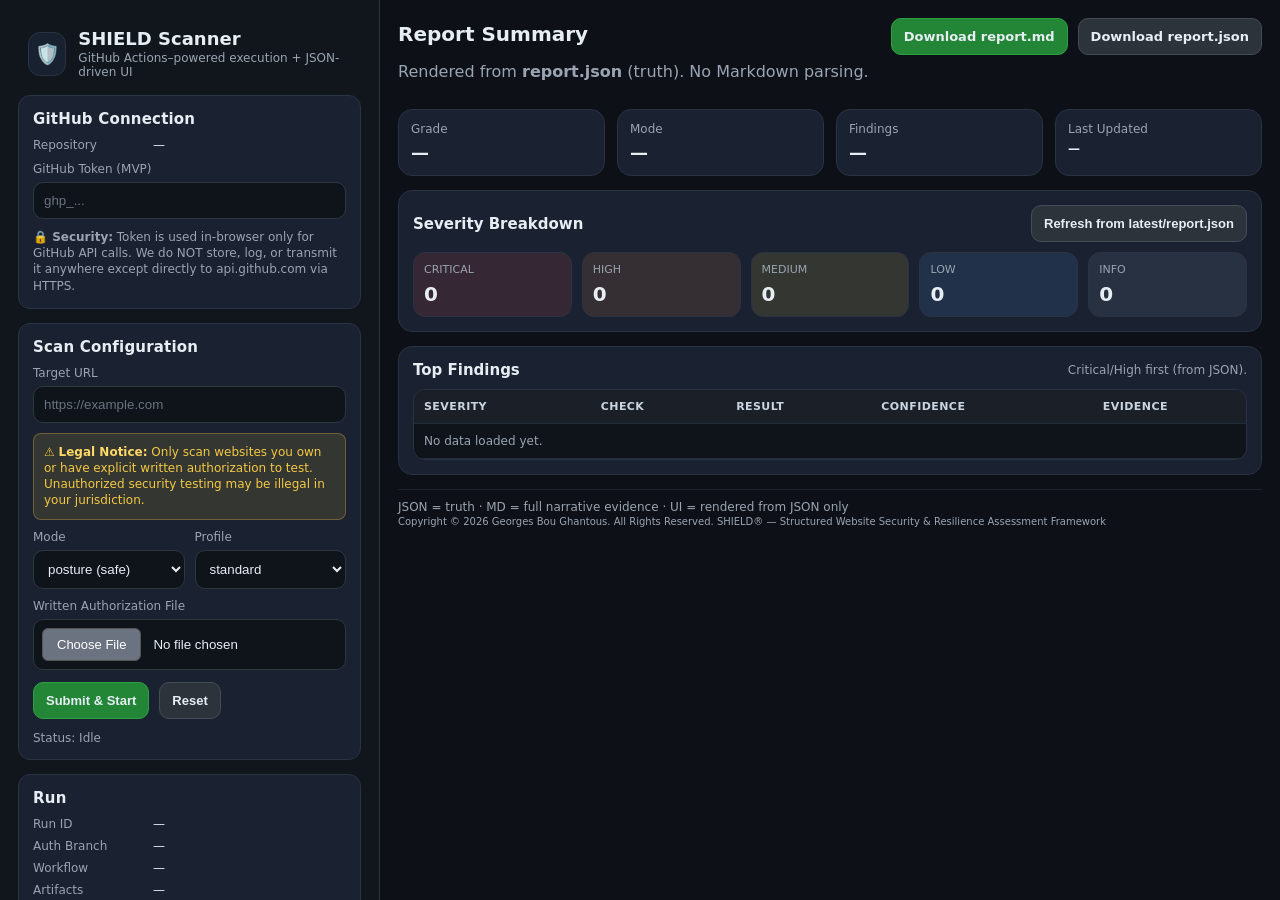
==== index.html @ 3980e86e "Fix: Token security, repo display, file button style, lowercase Docker image name" ====
<!doctype html>
<!-- 
  Copyright © 2026 Georges Bou Ghantous. All Rights Reserved.
  SHIELD® — Structured Website Security & Resilience Assessment Framework
  This file is part of SHIELD Scanner and is subject to the terms of the
  All Rights Reserved license included in the LICENSE file.
-->
<html lang="en">
<head>
  <meta charset="UTF-8" />
  <title>SHIELD Scanner</title>
  <meta name="viewport" content="width=device-width, initial-scale=1.0" />
  <link rel="stylesheet" href="styles.css" />
</head>

<body>
  <div class="main-container">

    <!-- Sidebar -->
    <aside class="sidebar">
      <div class="brand">
        <div class="brand-mark">🛡️</div>
        <div class="brand-text">
          <div class="brand-title">SHIELD Scanner</div>
          <div class="brand-sub">GitHub Actions–powered execution + JSON-driven UI</div>
        </div>
      </div>

      <!-- GitHub Connection -->
      <section class="card">
        <h2>GitHub Connection</h2>

        <div class="kv">
          <div class="k">Repository</div>
          <div class="v" id="repoDisplay">—</div>
        </div>

        <label for="token">GitHub Token (MVP)</label>
        <input id="token" type="password" placeholder="ghp_..." />

        <div class="note">
          <strong>🔒 Security:</strong> Token is used in-browser only for GitHub API calls. We do NOT store, log, or transmit it anywhere except directly to api.github.com via HTTPS.
        </div>
      </section>

      <!-- Scan Config -->
      <section class="card">
        <h2>Scan Configuration</h2>

        <label for="targetUrl">Target URL</label>
        <input id="targetUrl" type="url" placeholder="https://example.com" />

        <div class="note warning">
          ⚠️ <strong>Legal Notice:</strong> Only scan websites you own or have explicit written authorization to test. Unauthorized security testing may be illegal in your jurisdiction.
        </div>

        <div class="two-col">
          <div>
            <label for="mode">Mode</label>
            <select id="mode">
              <option value="posture" selected>posture (safe)</option>
              <option value="authorized">authorized (requires auth)</option>
            </select>
          </div>

          <div>
            <label for="profile">Profile</label>
            <select id="profile">
              <option value="quick">quick</option>
              <option value="standard" selected>standard</option>
              <option value="deep">deep</option>
            </select>
          </div>
        </div>

        <label for="authFile">Written Authorization File</label>
        <input id="authFile" type="file" class="file" accept=".pdf,.txt,.doc,.docx,.png,.jpg,.jpeg" />

        <div class="buttons-row">
          <button id="startBtn" class="btn primary">Submit & Start</button>
          <button id="resetBtn" class="btn">Reset</button>
        </div>

        <p id="status" class="status">Status: Idle</p>
      </section>

      <!-- Run Links -->
      <section class="card">
        <h2>Run</h2>
        <div class="kv">
          <div class="k">Run ID</div><div class="v" id="runId">—</div>
          <div class="k">Auth Branch</div><div class="v" id="authBranch">—</div>
          <div class="k">Workflow</div><div class="v" id="runLink">—</div>
          <div class="k">Artifacts</div><div class="v" id="artifactsLink">—</div>
        </div>

        <div class="buttons-row">
          <a id="openLatestJson" class="btn link" href="latest/report.json" target="_blank" rel="noreferrer">Open JSON</a>
          <a id="openLatestMd" class="btn link" href="latest/report.md" target="_blank" rel="noreferrer">Open MD</a>
        </div>

        <div class="note">
          The UI renders summary from <code>latest/report.json</code>. Markdown is for download only.
        </div>
      </section>

      <!-- Console -->
      <section class="card">
        <h2>Console</h2>
        <pre id="log" class="log">Waiting…</pre>
      </section>
    </aside>

    <!-- Main Content -->
    <main class="content">

      <!-- Header -->
      <div class="content-head">
        <div>
          <h1>Report Summary</h1>
          <p class="muted">
            Rendered from <b>report.json</b> (truth). No Markdown parsing.
          </p>
        </div>

        <div class="download-row">
          <a class="btn primary" id="downloadMd" href="latest/report.md" download>Download report.md</a>
          <a class="btn" id="downloadJson" href="latest/report.json" download>Download report.json</a>
        </div>
      </div>

      <!-- Summary cards -->
      <div class="cards">
        <div class="summary-card">
          <div class="k">Grade</div>
          <div class="v" id="sumGrade">—</div>
        </div>
        <div class="summary-card">
          <div class="k">Mode</div>
          <div class="v" id="sumMode">—</div>
        </div>
        <div class="summary-card">
          <div class="k">Findings</div>
          <div class="v" id="sumFindings">—</div>
        </div>
        <div class="summary-card">
          <div class="k">Last Updated</div>
          <div class="v small" id="sumUpdated">—</div>
        </div>
      </div>

      <!-- Severity breakdown -->
      <section class="panel">
        <div class="panel-head">
          <h2>Severity Breakdown</h2>
          <button id="refreshBtn" class="btn">Refresh from latest/report.json</button>
        </div>
        <div class="sev-grid">
          <div class="sev-card crit">
            <div class="k">CRITICAL</div>
            <div class="v" id="sevCritical">0</div>
          </div>
          <div class="sev-card high">
            <div class="k">HIGH</div>
            <div class="v" id="sevHigh">0</div>
          </div>
          <div class="sev-card med">
            <div class="k">MEDIUM</div>
            <div class="v" id="sevMedium">0</div>
          </div>
          <div class="sev-card low">
            <div class="k">LOW</div>
            <div class="v" id="sevLow">0</div>
          </div>
          <div class="sev-card info">
            <div class="k">INFO</div>
            <div class="v" id="sevInfo">0</div>
          </div>
        </div>
      </section>

      <!-- Top findings -->
      <section class="panel">
        <div class="panel-head">
          <h2>Top Findings</h2>
          <div class="muted small">Critical/High first (from JSON).</div>
        </div>

        <div class="table-wrap">
          <table class="table" id="findingsTable">
            <thead>
              <tr>
                <th>Severity</th>
                <th>Check</th>
                <th>Result</th>
                <th>Confidence</th>
                <th>Evidence</th>
              </tr>
            </thead>
            <tbody id="findingsTbody">
              <tr><td colspan="5" class="muted">No data loaded yet.</td></tr>
            </tbody>
          </table>
        </div>
      </section>

      <footer class="footer">
        <span>JSON = truth · MD = full narrative evidence · UI = rendered from JSON only</span>
        <br>
        <small>Copyright © 2026 Georges Bou Ghantous. All Rights Reserved. SHIELD® — Structured Website Security & Resilience Assessment Framework</small>
      </footer>

    </main>
  </div>

  <script type="module" src="app.js"></script>
</body>
</html>
---- styles.css ----
/* ===== Theme ===== */
:root{
  --bg: #0d1117;
  --panel: #11161d;
  --card: #1a2130;
  --border: #2a3342;
  --text: #e6edf3;
  --muted: #9aa4b2;

  --btn: #2d333b;
  --btn-border: #444c56;

  --primary: #238636;
  --primary-border: #2ea043;

  --danger: #da3633;
  --danger-border: #f85149;

  --link: #58a6ff;

  --crit-bg: rgba(248, 81, 73, 0.12);
  --high-bg: rgba(251, 143, 68, 0.12);
  --med-bg: rgba(245, 200, 66, 0.12);
  --low-bg: rgba(88, 166, 255, 0.12);
  --info-bg: rgba(148, 163, 184, 0.12);
}

*{ box-sizing:border-box; }
html,body{ height:100%; }
body{
  margin:0;
  background:var(--bg);
  color:var(--text);
  font-family: system-ui, -apple-system, Segoe UI, Roboto, Arial, sans-serif;
}

/* ===== Layout ===== */
.main-container{
  display:flex;
  height:100vh;
  overflow:hidden;
}

/* ===== Sidebar ===== */
.sidebar{
  width: 380px;
  min-width: 340px;
  background: var(--panel);
  padding: 18px;
  overflow-y:auto;
  border-right: 1px solid var(--border);
}

.brand{
  display:flex;
  gap:12px;
  align-items:center;
  padding: 10px 10px 16px 10px;
}
.brand-mark{
  width:44px;
  height:44px;
  border-radius: 12px;
  display:flex;
  align-items:center;
  justify-content:center;
  background: rgba(88,166,255,0.08);
  border: 1px solid var(--border);
  font-size: 20px;
}
.brand-title{ font-weight: 800; font-size: 18px; }
.brand-sub{ color: var(--muted); font-size: 12px; margin-top: 2px; }

/* ===== Cards ===== */
.card{
  background: var(--card);
  padding: 14px;
  border-radius: 12px;
  margin-bottom: 14px;
  border: 1px solid var(--border);
}

.card h2{
  margin:0 0 10px 0;
  font-size: 15px;
  letter-spacing: .2px;
}

label{
  display:block;
  margin: 10px 0 6px 0;
  font-size: 12px;
  color: var(--muted);
}

input, select{
  width: 100%;
  padding: 10px 10px;
  background: #0f141b;
  border: 1px solid #30363d;
  border-radius: 10px;
  color: var(--text);
  outline: none;
}

input::placeholder{ color: #6b7280; }

.file{
  padding: 8px;
}

.file::file-selector-button{
  background: #6b7280;
  color: #fff;
  border: 1px solid #555;
  border-radius: 6px;
  padding: 8px 14px;
  margin-right: 12px;
  cursor: pointer;
  font-size: 13px;
}

.file::file-selector-button:hover{
  background: #7d8794;
}

.two-col{
  display:grid;
  grid-template-columns: 1fr 1fr;
  gap: 10px;
}

.note{
  margin-top: 10px;
  color: var(--muted);
  font-size: 12px;
  line-height: 1.35;
}

.note.warning{
  background: rgba(245, 200, 66, 0.12);
  border: 1px solid rgba(245, 200, 66, 0.3);
  border-radius: 8px;
  padding: 10px;
  color: #f5c842;
}

.note.warning strong{
  color: #ffd966;
}

.status{
  margin: 12px 0 0 0;
  font-size: 12px;
  color: var(--muted);
}

/* ===== Buttons ===== */
.buttons-row{
  margin-top: 12px;
  display:flex;
  gap: 10px;
  flex-wrap: wrap;
}

.btn{
  display:inline-flex;
  align-items:center;
  justify-content:center;
  gap:8px;
  padding: 10px 12px;
  background: var(--btn);
  border: 1px solid var(--btn-border);
  border-radius: 10px;
  cursor:pointer;
  color: var(--text);
  font-size: 13px;
  font-weight: 700;
  text-decoration: none;
}

.btn:hover{ background:#3a424d; }

.btn.primary{
  background: var(--primary);
  border-color: var(--primary-border);
}

.btn.primary:hover{ background:#2ea043; }

.btn.danger{
  background: var(--danger);
  border-color: var(--danger-border);
}

.btn.link{
  background: transparent;
  border-color: var(--border);
  color: var(--link);
}
.btn.link:hover{
  background: rgba(88,166,255,0.08);
}

.kv{
  display:grid;
  grid-template-columns: 110px 1fr;
  gap: 8px 10px;
  margin-top: 8px;
  font-size: 12px;
}
.k{ color: var(--muted); }
.v{ color: var(--text); word-break: break-word; }
.v a{ color: var(--link); text-decoration:none; }

/* ===== Console ===== */
.log{
  margin: 10px 0 0 0;
  background: #0b1020;
  color: #d6e4ff;
  border-radius: 12px;
  padding: 12px;
  height: 220px;
  overflow:auto;
  font-size: 12px;
  line-height: 1.35;
  border: 1px solid rgba(88,166,255,0.12);
}

/* ===== Content ===== */
.content{
  flex:1;
  padding: 18px 18px 10px 18px;
  overflow-y:auto;
}

.content-head{
  display:flex;
  align-items:flex-start;
  justify-content:space-between;
  gap: 14px;
  margin-bottom: 12px;
}

h1{
  margin: 4px 0 4px 0;
  font-size: 20px;
}
.muted{ color: var(--muted); }
.small{ font-size: 12px; }

.download-row{
  display:flex;
  gap: 10px;
  flex-wrap:wrap;
  justify-content:flex-end;
}

/* Summary cards */
.cards{
  display:grid;
  grid-template-columns: repeat(auto-fit, minmax(190px, 1fr));
  gap: 12px;
  margin: 10px 0 14px 0;
}

.summary-card{
  background: var(--card);
  border: 1px solid var(--border);
  border-radius: 14px;
  padding: 12px;
}
.summary-card .k{ font-size: 12px; color: var(--muted); }
.summary-card .v{ font-size: 18px; font-weight: 900; margin-top: 6px; }
.summary-card .v.small{ font-size: 12px; font-weight: 700; }

/* Panels */
.panel{
  background: var(--card);
  border: 1px solid var(--border);
  border-radius: 14px;
  padding: 14px;
  margin-bottom: 14px;
}

.panel-head{
  display:flex;
  align-items:center;
  justify-content:space-between;
  gap: 12px;
  margin-bottom: 10px;
}
.panel h2{ margin:0; font-size: 15px; }

/* Severity cards */
.sev-grid{
  display:grid;
  grid-template-columns: repeat(auto-fit, minmax(150px, 1fr));
  gap: 10px;
}

.sev-card{
  border: 1px solid var(--border);
  border-radius: 12px;
  padding: 10px;
  background: rgba(148,163,184,0.06);
}
.sev-card .k{ font-size: 11px; color: var(--muted); }
.sev-card .v{ font-size: 20px; font-weight: 900; margin-top: 6px; }

.sev-card.crit{ background: var(--crit-bg); }
.sev-card.high{ background: var(--high-bg); }
.sev-card.med{ background: var(--med-bg); }
.sev-card.low{ background: var(--low-bg); }
.sev-card.info{ background: var(--info-bg); }

/* Table */
.table-wrap{
  overflow:auto;
  border-radius: 12px;
  border: 1px solid var(--border);
}

.table{
  width:100%;
  border-collapse: collapse;
  min-width: 860px;
  background: #0f141b;
}

.table th, .table td{
  padding: 10px 10px;
  border-bottom: 1px solid #222b38;
  text-align:left;
  vertical-align: top;
  font-size: 12px;
}

.table th{
  color: #cbd5e1;
  background: rgba(148,163,184,0.08);
  font-size: 11px;
  text-transform: uppercase;
  letter-spacing: .04em;
}

.table td code{
  padding: 2px 6px;
  border-radius: 999px;
  background: rgba(88,166,255,0.10);
  border: 1px solid rgba(88,166,255,0.18);
  color: #cfe6ff;
  font-size: 11px;
}

.footer{
  margin-top: 6px;
  padding: 10px 0 0 0;
  color: var(--muted);
  font-size: 12px;
  border-top: 1px solid rgba(148,163,184,0.12);
}

/* Responsive */
@media (max-width: 980px){
  .main-container{ flex-direction: column; }
  .sidebar{
    width: auto;
    min-width: auto;
    border-right: none;
    border-bottom: 1px solid var(--border);
  }
  .content-head{ flex-direction: column; align-items:flex-start; }
  .download-row{ justify-content:flex-start; }
}
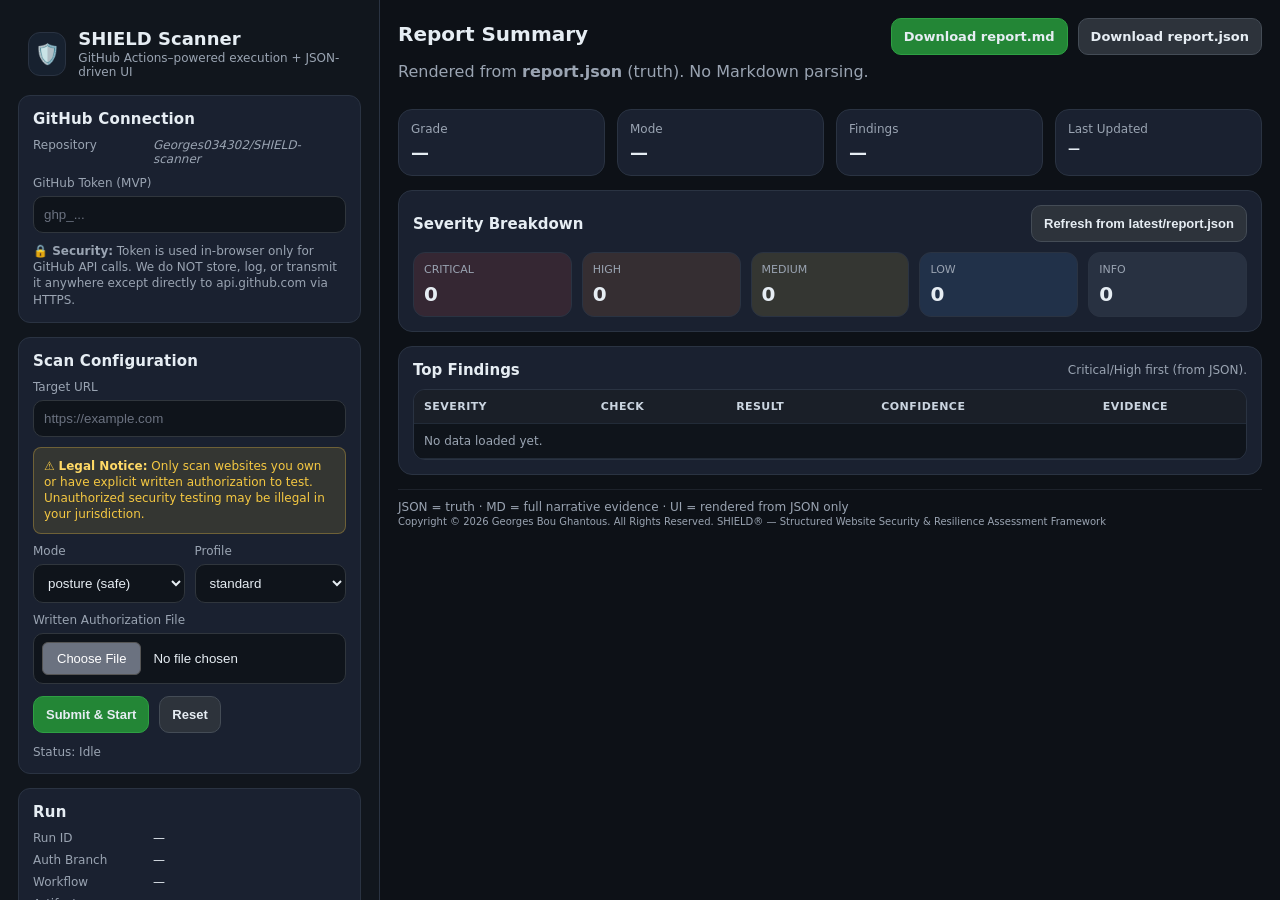
==== commit 4dc3042e: "Fix: Hardcode repository display, style in grey italic" ====
--- a/index.html
+++ b/index.html
@@ -32,7 +32,7 @@
 
         <div class="kv">
           <div class="k">Repository</div>
-          <div class="v" id="repoDisplay">—</div>
+          <div class="v" id="repoDisplay">Georges034302/SHIELD-scanner</div>
         </div>
 
         <label for="token">GitHub Token (MVP)</label>
--- a/styles.css
+++ b/styles.css
@@ -213,6 +213,11 @@
 .v{ color: var(--text); word-break: break-word; }
 .v a{ color: var(--link); text-decoration:none; }
 
+#repoDisplay{
+  color: var(--muted);
+  font-style: italic;
+}
+
 /* ===== Console ===== */
 .log{
   margin: 10px 0 0 0;
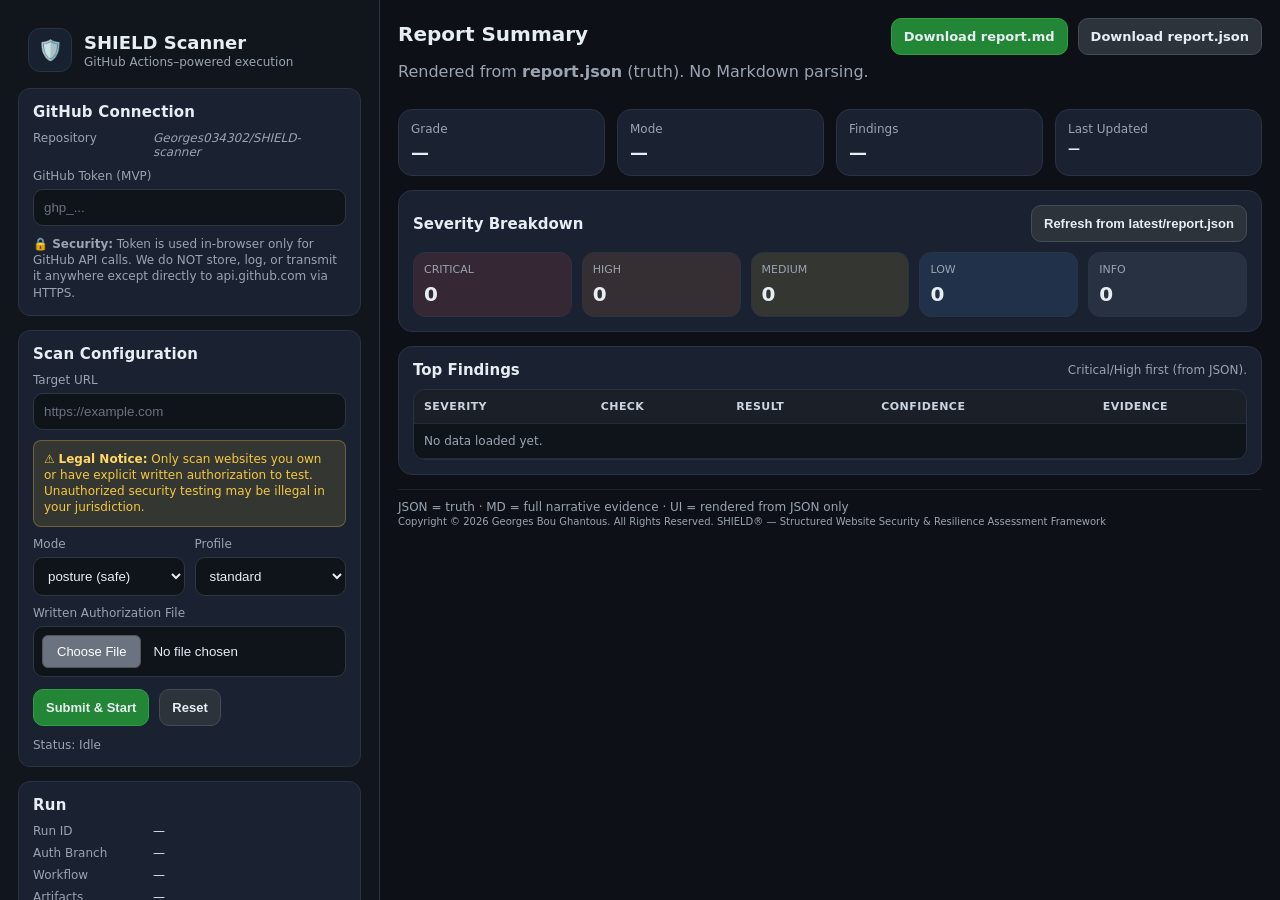
==== commit c1c6a529: "Clear target URL and auth file on submission" ====
--- a/index.html
+++ b/index.html
@@ -22,7 +22,7 @@
         <div class="brand-mark">🛡️</div>
         <div class="brand-text">
           <div class="brand-title">SHIELD Scanner</div>
-          <div class="brand-sub">GitHub Actions–powered execution + JSON-driven UI</div>
+          <div class="brand-sub">GitHub Actions–powered execution </div>
         </div>
       </div>
 
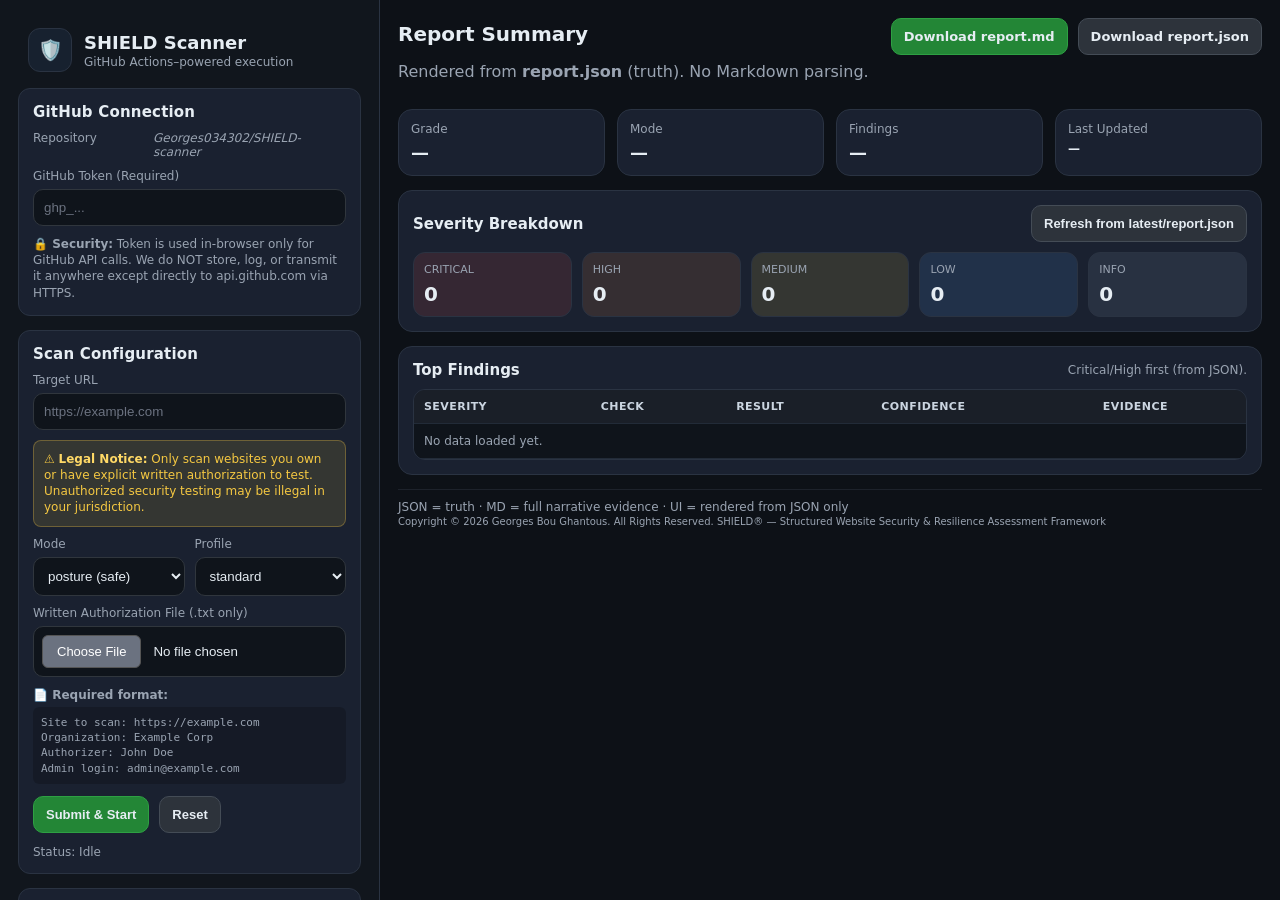
==== commit 00293406: "Add validation for token and auth file requirements" ====
--- a/index.html
+++ b/index.html
@@ -35,8 +35,8 @@
           <div class="v" id="repoDisplay">Georges034302/SHIELD-scanner</div>
         </div>
 
-        <label for="token">GitHub Token (MVP)</label>
-        <input id="token" type="password" placeholder="ghp_..." />
+        <label for="token">GitHub Token (Required)</label>
+        <input id="token" type="password" placeholder="ghp_..." required />
 
         <div class="note">
           <strong>🔒 Security:</strong> Token is used in-browser only for GitHub API calls. We do NOT store, log, or transmit it anywhere except directly to api.github.com via HTTPS.
@@ -48,7 +48,7 @@
         <h2>Scan Configuration</h2>
 
         <label for="targetUrl">Target URL</label>
-        <input id="targetUrl" type="url" placeholder="https://example.com" />
+        <input id="targetUrl" type="url" placeholder="https://example.com" required />
 
         <div class="note warning">
           ⚠️ <strong>Legal Notice:</strong> Only scan websites you own or have explicit written authorization to test. Unauthorized security testing may be illegal in your jurisdiction.
@@ -73,8 +73,16 @@
           </div>
         </div>
 
-        <label for="authFile">Written Authorization File</label>
-        <input id="authFile" type="file" class="file" accept=".pdf,.txt,.doc,.docx,.png,.jpg,.jpeg" />
+        <label for="authFile">Written Authorization File (.txt only)</label>
+        <input id="authFile" type="file" class="file" accept=".txt" />
+        
+        <div class="note">
+          <strong>📄 Required format:</strong>
+          <pre style="margin: 4px 0; padding: 8px; background: rgba(0,0,0,0.2); border-radius: 6px; font-size: 11px; line-height: 1.4;">Site to scan: https://example.com
+Organization: Example Corp
+Authorizer: John Doe
+Admin login: admin@example.com</pre>
+        </div>
 
         <div class="buttons-row">
           <button id="startBtn" class="btn primary">Submit & Start</button>
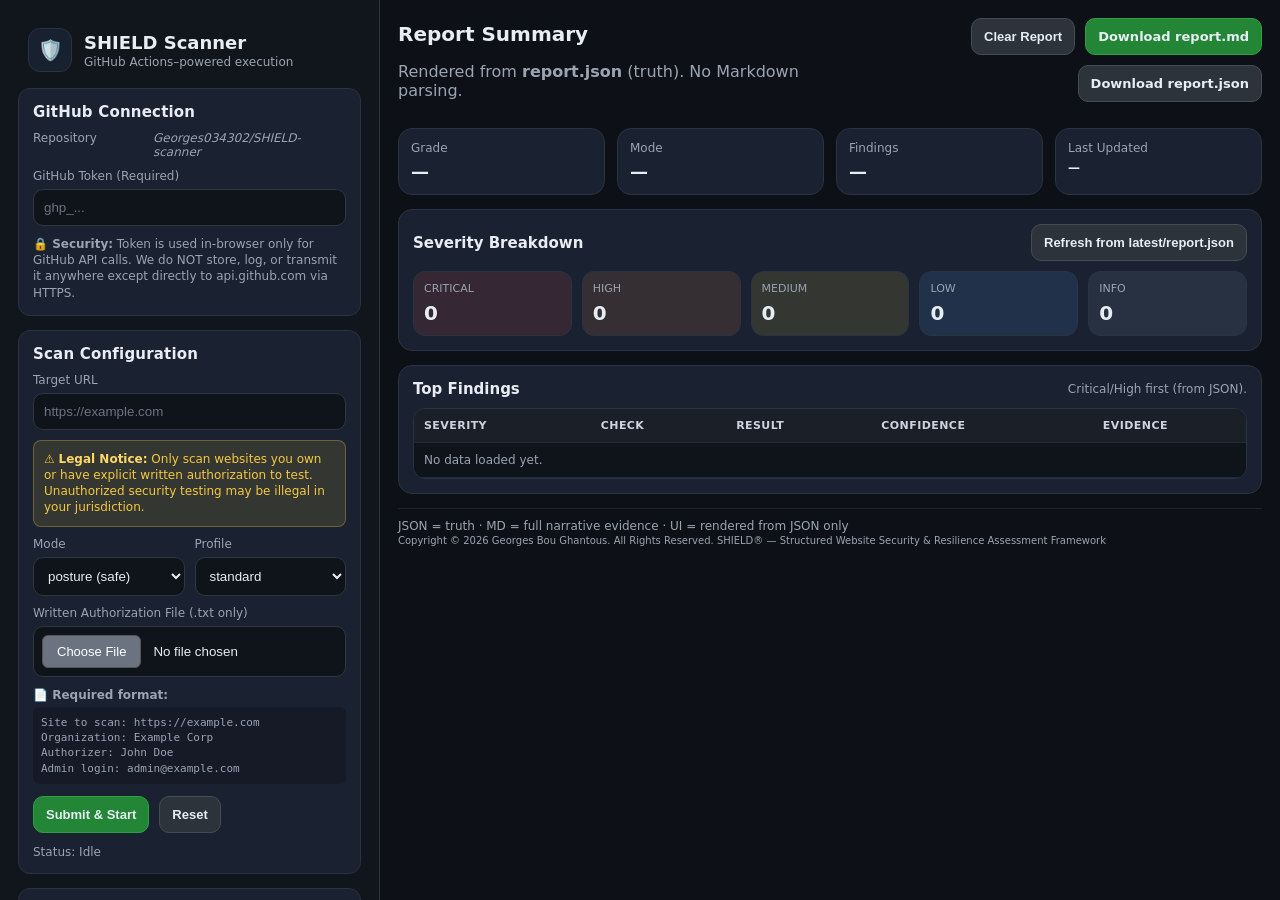
==== commit 8f61a5a8: "Separate reset and clear report functions" ====
--- a/index.html
+++ b/index.html
@@ -132,6 +132,7 @@
         </div>
 
         <div class="download-row">
+          <button id="clearReportBtn" class="btn" style="background: var(--btn); border-color: var(--btn-border);">Clear Report</button>
           <a class="btn primary" id="downloadMd" href="latest/report.md" download>Download report.md</a>
           <a class="btn" id="downloadJson" href="latest/report.json" download>Download report.json</a>
         </div>
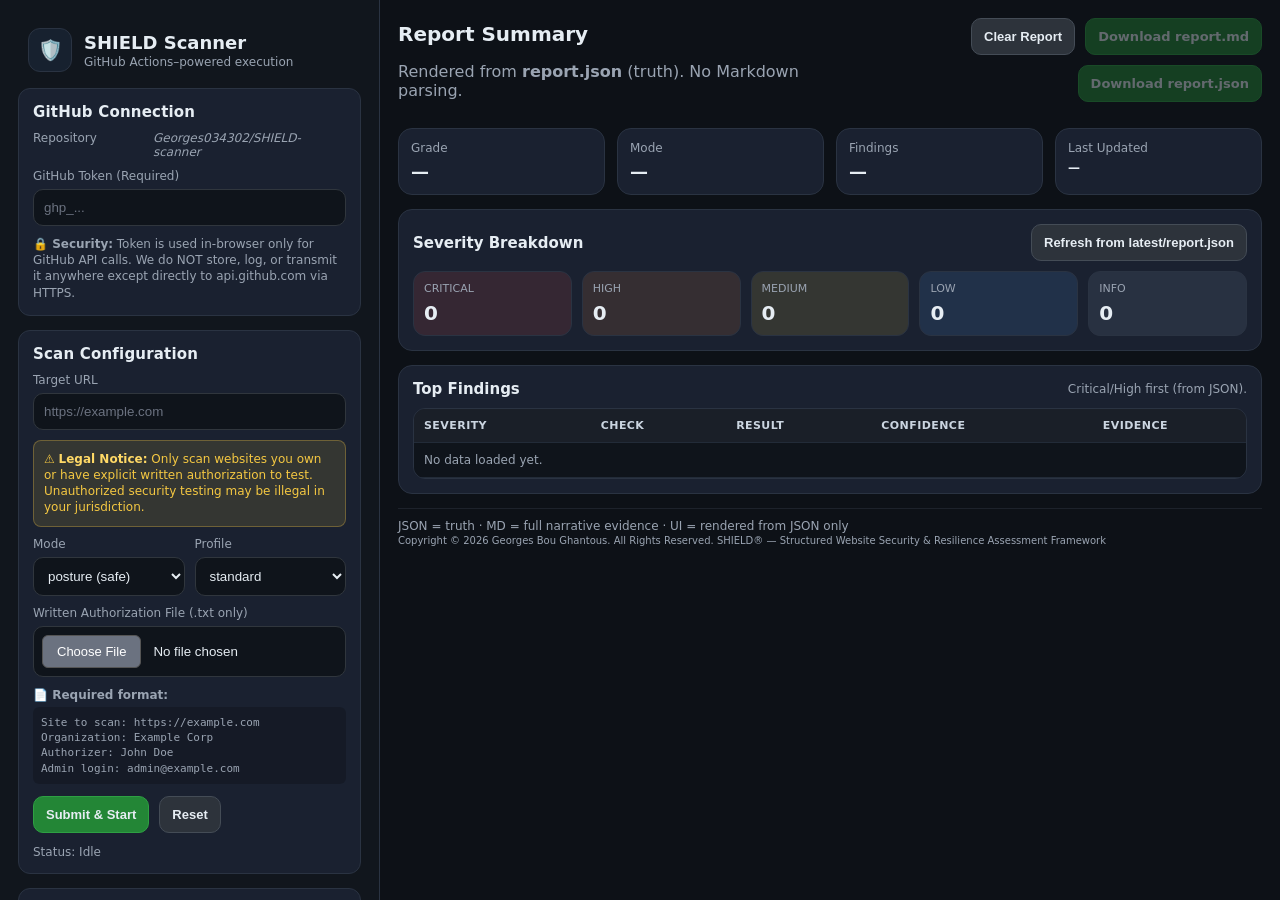
==== commit 9b549f3f: "Fix download buttons styling and state management" ====
--- a/index.html
+++ b/index.html
@@ -132,9 +132,9 @@
         </div>
 
         <div class="download-row">
-          <button id="clearReportBtn" class="btn" style="background: var(--btn); border-color: var(--btn-border);">Clear Report</button>
-          <a class="btn primary" id="downloadMd" href="latest/report.md" download>Download report.md</a>
-          <a class="btn" id="downloadJson" href="latest/report.json" download>Download report.json</a>
+          <button id="clearReportBtn" class="btn" type="button">Clear Report</button>
+          <a class="btn primary disabled" id="downloadMd" href="latest/report.md" download>Download report.md</a>
+          <a class="btn primary disabled" id="downloadJson" href="latest/report.json" download>Download report.json</a>
         </div>
       </div>
 
--- a/styles.css
+++ b/styles.css
@@ -188,6 +188,12 @@
 
 .btn.primary:hover{ background:#2ea043; }
 
+.btn.disabled{
+  opacity: 0.4;
+  cursor: not-allowed;
+  pointer-events: none;
+}
+
 .btn.danger{
   background: var(--danger);
   border-color: var(--danger-border);
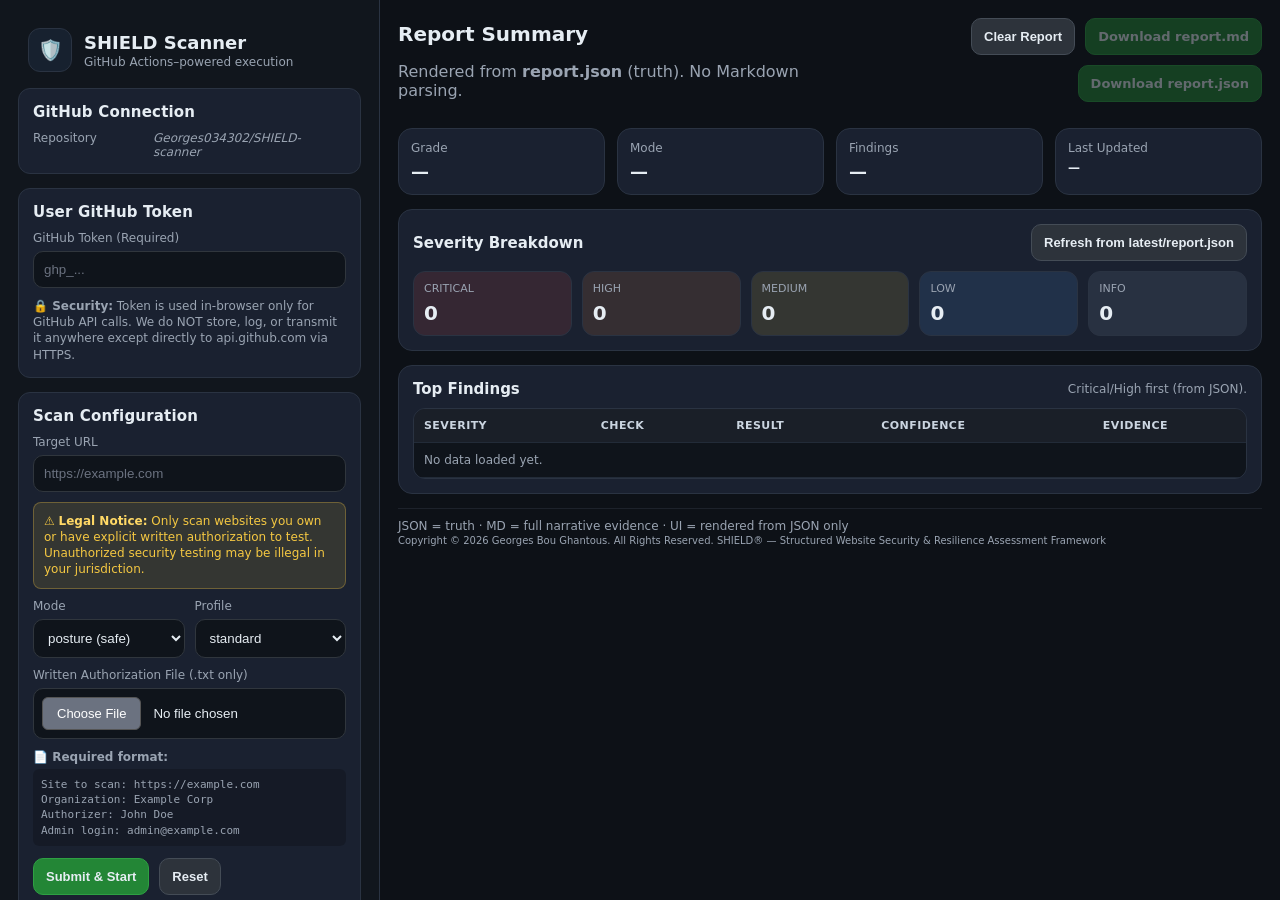
==== commit bc40ab46: "Split GitHub connection into two separate panels" ====
--- a/index.html
+++ b/index.html
@@ -34,6 +34,11 @@
           <div class="k">Repository</div>
           <div class="v" id="repoDisplay">Georges034302/SHIELD-scanner</div>
         </div>
+      </section>
+
+      <!-- User GitHub Token -->
+      <section class="card">
+        <h2>User GitHub Token</h2>
 
         <label for="token">GitHub Token (Required)</label>
         <input id="token" type="password" placeholder="ghp_..." required />
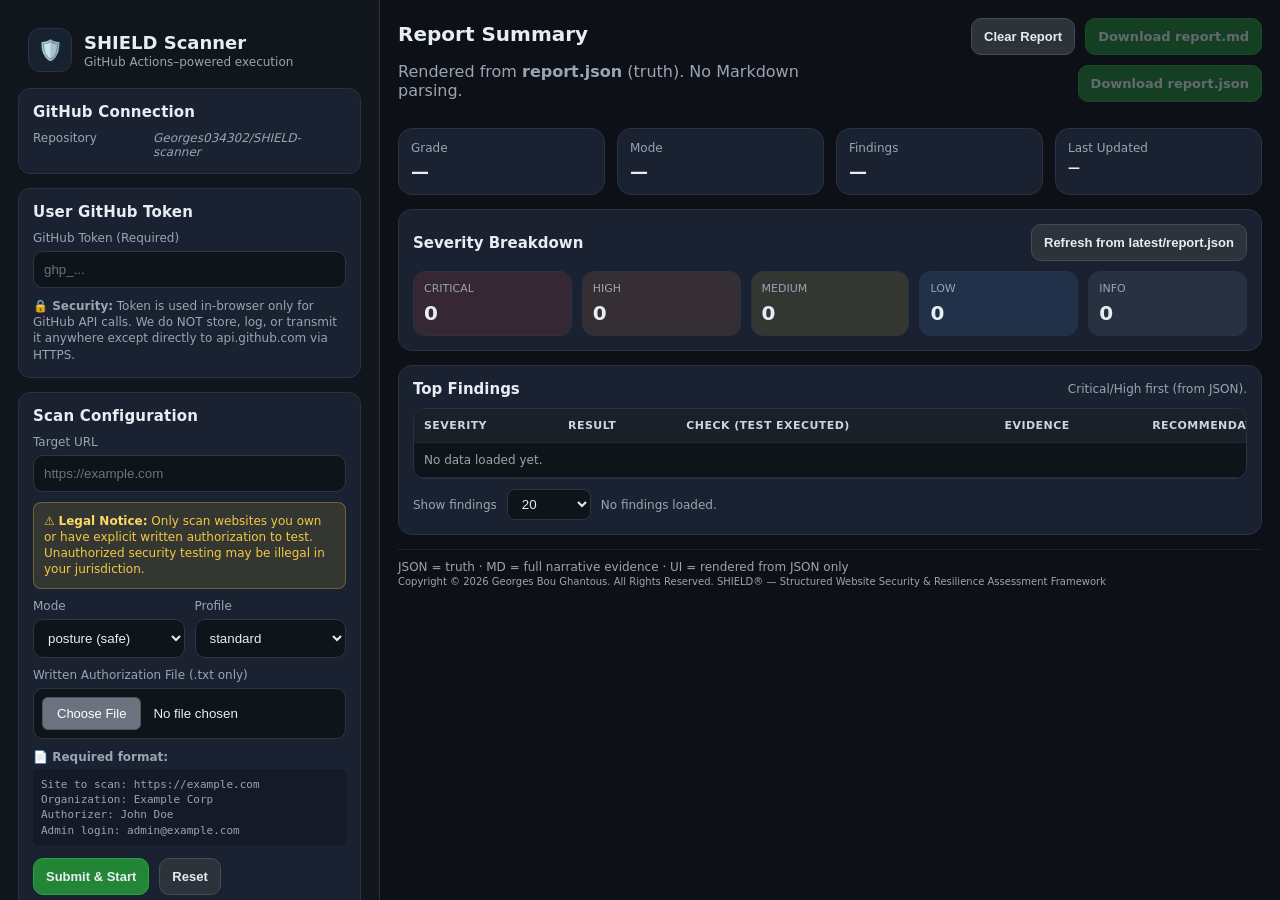
==== commit 18c5c16c: "ui findings + grade fix" ====
--- a/index.html
+++ b/index.html
@@ -205,10 +205,10 @@
             <thead>
               <tr>
                 <th>Severity</th>
-                <th>Check</th>
                 <th>Result</th>
-                <th>Confidence</th>
+                <th>Check (Test Executed)</th>
                 <th>Evidence</th>
+                <th>Recommendation</th>
               </tr>
             </thead>
             <tbody id="findingsTbody">
@@ -216,6 +216,17 @@
             </tbody>
           </table>
         </div>
+
+        <div class="table-controls">
+          <label for="findingsLimit" class="inline-label">Show findings</label>
+          <select id="findingsLimit" class="compact-select">
+            <option value="20" selected>20</option>
+            <option value="50">50</option>
+            <option value="100">100</option>
+            <option value="200">200</option>
+          </select>
+          <div class="muted small" id="findingsMeta">No findings loaded.</div>
+        </div>
       </section>
 
       <footer class="footer">
--- a/styles.css
+++ b/styles.css
@@ -335,7 +335,7 @@
 .table{
   width:100%;
   border-collapse: collapse;
-  min-width: 860px;
+  min-width: 980px;
   background: #0f141b;
 }
 
@@ -362,6 +362,35 @@
   border: 1px solid rgba(88,166,255,0.18);
   color: #cfe6ff;
   font-size: 11px;
+}
+
+.evidence-cell,
+.recommendation-cell{
+  max-width: 320px;
+  white-space: normal;
+  word-break: break-word;
+  line-height: 1.4;
+}
+
+.table-controls{
+  margin-top: 10px;
+  display:flex;
+  align-items:center;
+  gap: 10px;
+  flex-wrap: wrap;
+}
+
+.inline-label{
+  margin: 0;
+  color: var(--muted);
+  font-size: 12px;
+}
+
+.compact-select{
+  width: auto;
+  min-width: 84px;
+  padding: 6px 10px;
+  border-radius: 8px;
 }
 
 .footer{
